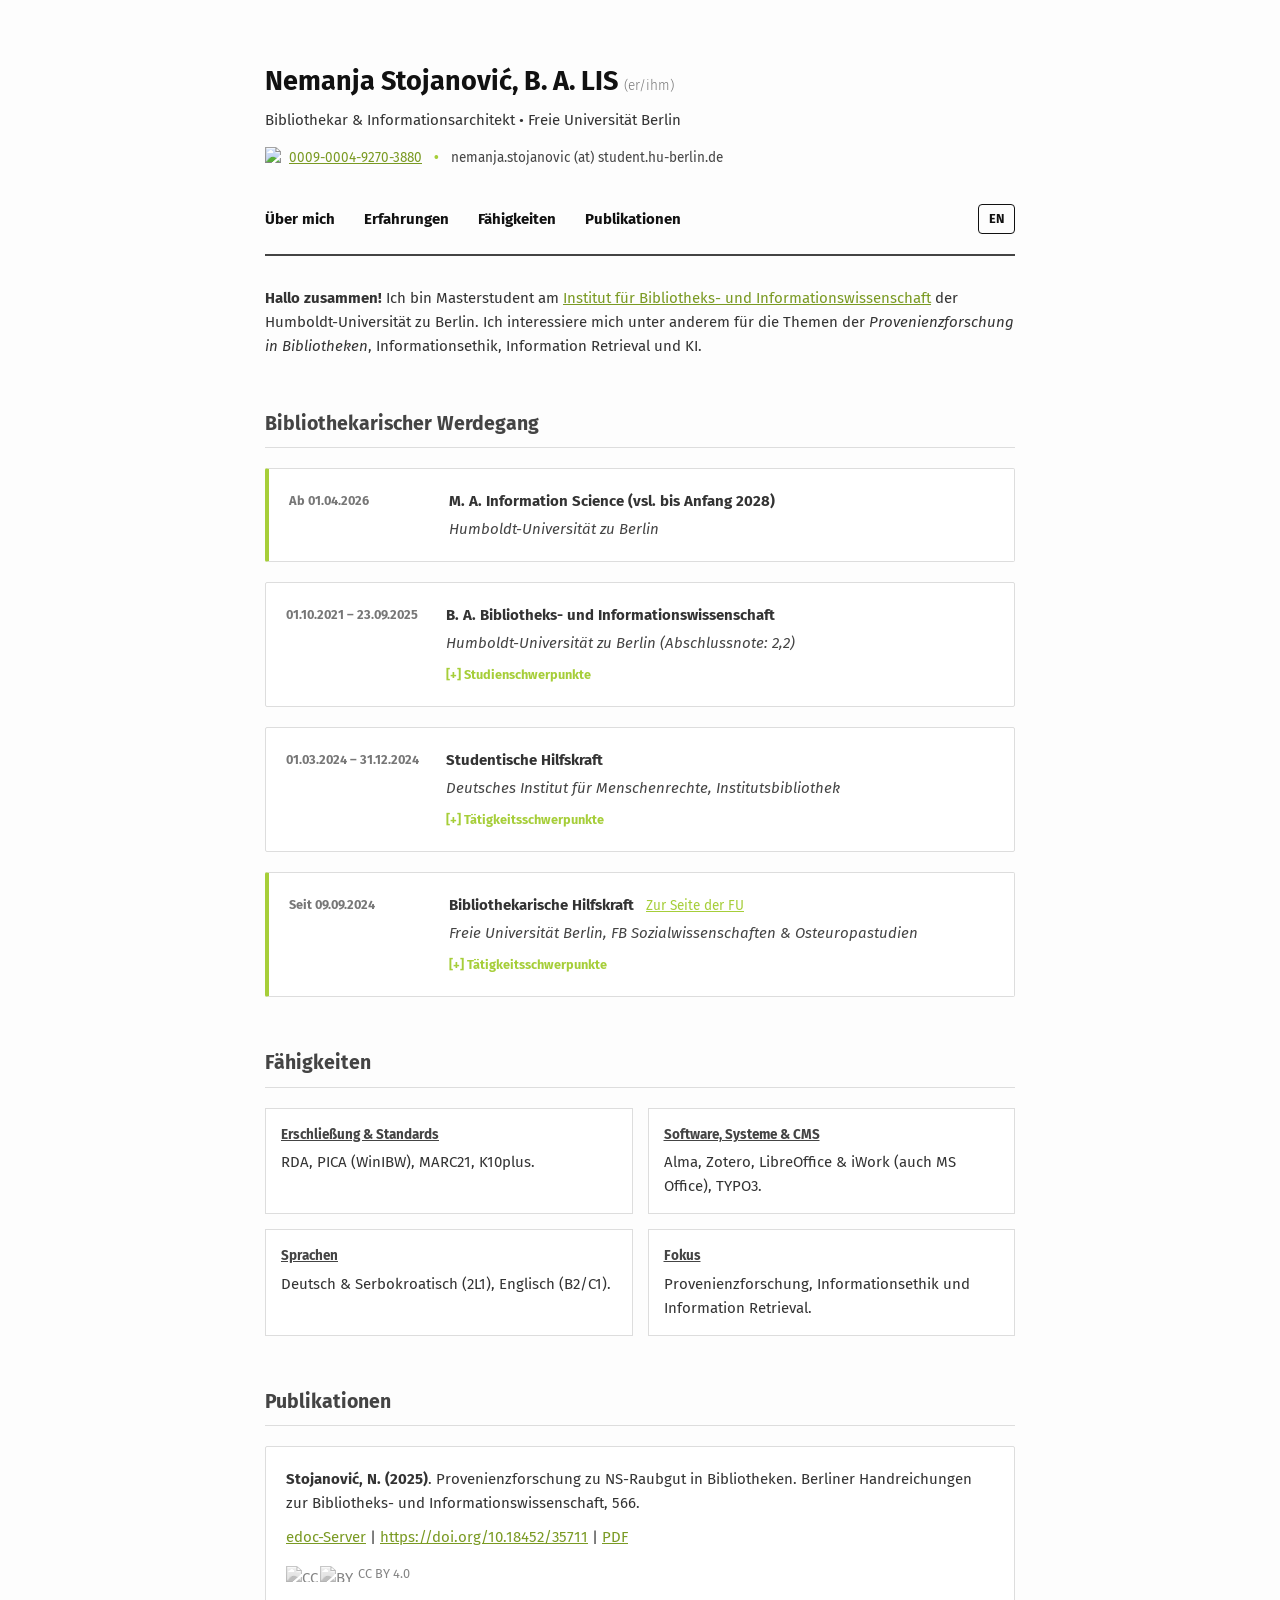
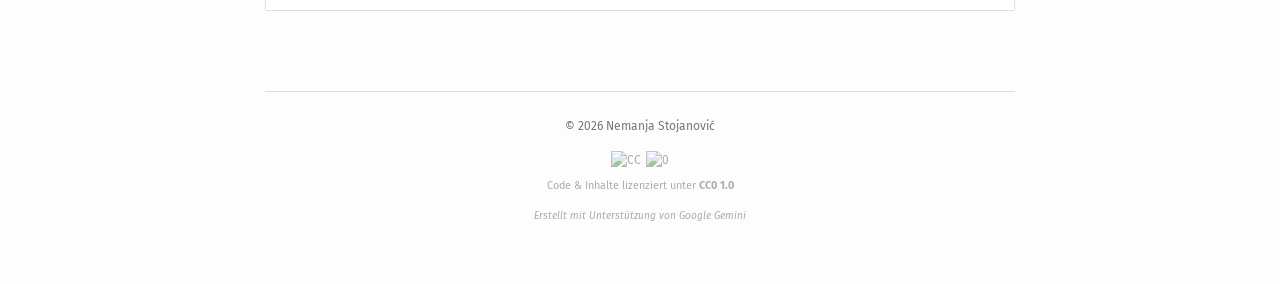
==== index.html @ 827d4ac3 "Update index.html" ====
<!DOCTYPE html>
<html lang="de">
<head>
    <meta charset="UTF-8">
    <meta name="viewport" content="width=device-width, initial-scale=1.0">
    <title>Nemanja Stojanović</title>
    
    <link rel="preconnect" href="https://fonts.googleapis.com">
    <link rel="preconnect" href="https://fonts.gstatic.com" crossorigin>
    <link href="https://fonts.googleapis.com/css2?family=Fira+Sans:ital,wght@0,300;0,400;0,700;1,400&display=swap" rel="stylesheet">
    
    <link rel="stylesheet" href="style.css">
</head>
<body>

    <header>
        <h1>Nemanja Stojanović, B. A. LIS <span style="font-size: 0.5em; font-weight: 300; color: var(--light-text);">(er/ihm)</span></h1>
         <p style="margin-top: 5px;">Bibliothekar & Informationsarchitekt • Freie Universität Berlin</p>
        <div class="contact-container">
            <div class="contact-item">
                <img src="https://orcid.org/sites/default/files/images/orcid_16x16.png" alt="ORCID" class="orcid-icon">
                <a href="https://orcid.org/0009-0004-9270-3880" target="_blank">0009-0004-9270-3880</a>
            </div>
            
            <span class="separator">•</span>

            <div class="contact-item">
                nemanja.stojanovic (at) student.hu-berlin.de
            </div>
        </div>
    </div>
    <nav style="display: flex; justify-content: space-between; align-items: center; flex-wrap: wrap;">
    <div>
        <a href="#about">Über mich</a>
        <a href="#cv">Erfahrungen</a>
        <a href="#skills">Fähigkeiten</a>
        <a href="#projekte">Publikationen</a>
    </div>
    <a href="en.html" class="lang-switch">EN</a>
</nav>
        
    </header>

    <main>
        <section id="about">
            <p>
                <strong>Hallo zusammen!</strong> Ich bin Masterstudent am <a href="https://www.ibi.hu-berlin.de/de" target="_blank">Institut für Bibliotheks- und Informationswissenschaft</a> der Humboldt-Universität zu Berlin. 
                Ich interessiere mich unter anderem für die Themen der <em>Provenienzforschung in Bibliotheken</em>, Informationsethik, Information Retrieval und KI.
        </section>

        <h2 id="cv">Bibliothekarischer Werdegang</h2>
        
        <div class="content-box active">
            <div class="cv-item">
                <div class="cv-date">Ab 01.04.2026</div>
                <div class="cv-content">
                    <strong>M. A. Information Science (vsl. bis Anfang 2028)</strong>
                    <span class="institution">Humboldt-Universität zu Berlin</span>
                </div>
            </div>
        </div>

        <div class="content-box">
            <div class="cv-item">
                <div class="cv-date">01.10.2021 &ndash; 23.09.2025</div>
                <div class="cv-content">
                    <details>
                        <summary>
                            <div class="summary-header">
                                <strong>B. A. Bibliotheks- und Informationswissenschaft</strong>
                                <span class="institution">Humboldt-Universität zu Berlin (Abschlussnote: 2,2)</span>
                                <span class="details-toggle">Studienschwerpunkte</span>
                            </div>
                        </summary>
                        <div class="work-details-content">
                            <ul>
                                <li><strong>Zentrale Themen:</strong> Informations- und Kommunikationstechnologie, Informationsproduktion und -management, Informationsaufbereitung und -organisation & Human Information Behavior.</li>
                                <li><strong>Spezialisierung:</strong> Human Computer Interaction & Wirtschaftliche Grundkompetenzen im Informationssektor sowie Öffentlichkeitsarbeit in Bibliotheken.</li>
                                <li><strong>Zweitfach:</strong> Geschichtswissenschaften (Abschlussnote 2,4).</li>
                                <li><strong>Schwerpunkte:</strong> Neuere und Neueste Geschichte (Novemberpogrome 1938 im Kontext von jüdischen Bibliotheken und Buchbeständen & Protestbewergungen ab 1968), Alte Geschichte (Cicero & Livius), Mittelalterlische Geschichte (Biologie & Gender im Mittelalter).</li>
                            </ul>
                        </div>
                    </details>
                </div>
            </div>
        </div>

        <div class="content-box">
            <div class="cv-item">
                <div class="cv-date">01.03.2024 &ndash; 31.12.2024</div>
                <div class="cv-content">
                    <details>
                        <summary>
                            <div class="summary-header">
                                <strong>Studentische Hilfskraft</strong>
                                <span class="institution">Deutsches Institut für Menschenrechte, Institutsbibliothek</span>
                                <span class="details-toggle">Tätigkeitsschwerpunkte</span>
                            </div>
                        </summary>
                        <div class="work-details-content">
                            <ul>
                                <li>Erschließung: Aufsatz- und Monografien-Katalogisierung (RDA) im PICA-System (K10plus).</li>
                                <li>Web-Redaktion: Pflege des Zeitschrifteninhaltsdienstes via CMS TYPO3.</li>
                                <li>Benutzungsdienst: Fernleihverwaltung, interne Ausleihe, Aufsicht und Auskunft.</li>
                                <li>Bestandsverwaltung: Loseblattsammlungen und allgemeine Magazindienste.</li>
                            </ul>
                        </div>
                    </details>
                </div>
            </div>
        </div>

        <div class="content-box active">
            <div class="cv-item">
                <div class="cv-date">Seit 09.09.2024</div>
                <div class="cv-content">
                    <details>
                        <summary>
                            <div class="summary-header">
                                <strong>Bibliothekarische Hilfskraft</strong>
                                <a href="https://www.polsoz.fu-berlin.de/bibliothek/mitarbeiter/team/stojanovic_n/index.html" target="_blank" class="profile-link" title="Mitarbeiterseite">
                                    <span style="text-decoration: underline;">Zur Seite der FU</span>
                                </a>
                                <span class="institution">Freie Universität Berlin, FB Sozialwissenschaften & Osteuropastudien</span>
                                <span class="details-toggle">Tätigkeitsschwerpunkte</span>
                            </div>
                        </summary>
                        <div class="work-details-content">
                            <ul>
                                <li>Benutzerservice: Ausleihe, Rücknahme und Kontenverwaltung.</li>
                                <li>Auskunftsdienst: Fachliche Beratung zu Bestand und Bibliotheksbenutzung.</li>
                                <li>Technischer Support: Unterstützung bei der Nutzung der IT-Infrastruktur.</li>
                                <li>Magazindienst: Bereitstellung geschützter Bestände und Magazinaushebung.</li>
                            </ul>
                        </div>
                    </details>
                </div>
            </div>
        </div>

        <h2 id="skills">Fähigkeiten</h2>
        <div class="skills-grid">
            <div class="skill-category"><strong>Erschließung & Standards</strong> RDA, PICA (WinIBW), MARC21, K10plus.</div>
            <div class="skill-category"><strong>Software, Systeme & CMS</strong> Alma, Zotero, LibreOffice & iWork (auch MS Office), TYPO3.</div>
            <div class="skill-category"><strong>Sprachen</strong> Deutsch & Serbokroatisch (2L1), Englisch (B2/C1).</div>
            <div class="skill-category"><strong>Fokus</strong> Provenienzforschung, Informationsethik und Information Retrieval.</div>
        </div>

        <h2 id="projekte">Publikationen</h2>
        <div class="content-box">
            <strong>Stojanović, N. (2025)</strong>. Provenienzforschung zu NS-Raubgut in Bibliotheken. Berliner Handreichungen zur Bibliotheks- und Informationswissenschaft, 566.<br>
            
            <div style="margin-top: 10px;">
                <a href="https://edoc.hu-berlin.de/collections/727648d3-78c8-4cc0-8556-5d80f75be349/search" target="_blank">edoc-Server</a> | 
                <a href="https://doi.org/10.18452/35711" target="_blank">https://doi.org/10.18452/35711</a> | 
                <a href="https://edoc.hu-berlin.de/server/api/core/bitstreams/3c5c2801-a7ec-404d-82c5-af274c706bbf/content" target="_blank">PDF</a>
            </div>
            
            <span style="display: inline-flex; align-items: center; margin-top: 15px; opacity: 0.6;">
                <img src="https://mirrors.creativecommons.org/presskit/icons/cc.svg" alt="CC" style="height: 16px; margin-right: 2px; filter: grayscale(100%);">
                <img src="https://mirrors.creativecommons.org/presskit/icons/by.svg" alt="BY" style="height: 16px; margin-right: 5px; filter: grayscale(100%);">
                <span style="font-size: 0.85em;">CC BY 4.0</span>
            </span>
        </div>
    </main>
<footer class="footer">
        <div style="margin-bottom: 15px;">
            &copy; 2026 Nemanja Stojanović
        </div>
        
        <div style="display: flex; flex-direction: column; align-items: center; gap: 8px; opacity: 0.6;">
            <div style="display: flex; align-items: center; gap: 5px;">
                <img src="https://mirrors.creativecommons.org/presskit/icons/cc.svg" alt="CC" style="height: 18px;">
                <img src="https://mirrors.creativecommons.org/presskit/icons/zero.svg" alt="0" style="height: 18px;">
            </div>
            <div style="font-size: 0.9em;">
                Code & Inhalte lizenziert unter <a href="https://creativecommons.org/publicdomain/zero/1.0/deed.de" target="_blank" style="text-decoration: none; color: inherit; font-weight: bold;">CC0 1.0</a>
            </div>
            <div style="font-size: 0.85em; margin-top: 5px; font-style: italic;">
                Erstellt mit Unterstützung von Google Gemini
            </div>
        </div>
    </footer>

</body>
</html>
---- style.css ----
:root {
    --bg-color: #fdfdfd;
    --text-color: #333;
    --header-text: #111;
    --secondary-text: #444;
    --light-text: #777;
    --border-color: #ddd;
    --line-color: #444;
    --accent-bg: #fff;
    --hover-bg: #f5f5f5;
    --orcid-green: #A6CE39;
    --link-color: #7a9a23; 
    --summary-hover: #fcfcfc;
}

@media (prefers-color-scheme: dark) {
    :root {
        --bg-color: #1a1a1a;
        --text-color: #ccc;
        --header-text: #eee;
        --secondary-text: #aaa;
        --light-text: #777;
        --border-color: #333;
        --line-color: #888;
        --accent-bg: #222;
        --hover-bg: #333;
        --link-color: #A6CE39;
        --summary-hover: #252525;
    }
}

body {
    font-family: 'Fira Sans', sans-serif;
    font-size: 15px;
    line-height: 1.6;
    max-width: 750px;
    margin: 60px auto;
    padding: 0 40px;
    color: var(--text-color);
    background-color: var(--bg-color);
    transition: background-color 0.3s, color 0.3s;
}

header {
    border-bottom: 2px solid var(--line-color);
    padding-bottom: 20px;
    margin-bottom: 30px;
}

h1 { 
    font-size: 1.8em; 
    margin: 0; 
    color: var(--header-text); 
    font-weight: 700; 
}

.contact-container {
    margin-top: 15px;
    display: flex;
    flex-direction: row;
    align-items: center;
    flex-wrap: nowrap;
    font-size: 0.9em;
    color: var(--secondary-text);
}

.contact-item { 
    display: flex; 
    align-items: center; 
    white-space: nowrap; 
}

.orcid-icon { 
    width: 16px; 
    margin-right: 8px; 
}

.separator { 
    color: var(--orcid-green); 
    margin: 0 12px; 
    font-weight: bold; 
    user-select: none; 
}

/* NAVIGATION */
nav {
    margin-top: 35px;
    display: flex;
    justify-content: space-between;
    align-items: center;
    flex-wrap: wrap;
}

nav a { 
    margin-right: 25px; 
    text-decoration: none; 
    color: var(--header-text) !important; 
    font-weight: 700; 
    transition: 0.2s;
}

nav a:hover { 
    color: var(--orcid-green) !important; 
    text-decoration: underline; 
}

/* SPRACH-BUTTON */
.lang-switch {
    margin-right: 0 !important;
    font-size: 0.85em;
    padding: 4px 10px;
    border: 1.5px solid var(--header-text) !important; 
    border-radius: 4px;
    color: var(--header-text) !important;
    font-weight: bold;
    text-decoration: none !important;
    display: inline-flex;
    align-items: center;
    gap: 6px;
}

.lang-switch:hover {
    background-color: var(--header-text) !important;
    color: var(--bg-color) !important;
}

/* INHALTE */
h2 {
    font-size: 1.3em;
    border-bottom: 1px solid var(--border-color);
    padding-bottom: 8px;
    margin-top: 50px;
    margin-bottom: 20px;
    color: var(--secondary-text);
    font-weight: 700;
}

.content-box {
    padding: 20px;
    border: 1px solid var(--border-color);
    background: var(--accent-bg);
    margin-bottom: 20px;
    border-radius: 2px;
    position: relative;
}

.content-box.active { 
    border-left: 4px solid var(--orcid-green); 
}

.cv-item { 
    display: flex; 
}

.cv-date { 
    flex: 0 0 160px; 
    font-weight: 700; 
    color: var(--light-text); 
    font-size: 0.85em; 
    padding-top: 2px; 
}

.cv-content { 
    flex: 1; 
}

details { 
    width: 100%; 
}

summary { 
    cursor: pointer; 
    list-style: none; 
    outline: none; 
}

summary::-webkit-details-marker { 
    display: none; 
}

.details-toggle {
    font-size: 0.85em;
    color: var(--orcid-green);
    margin-top: 10px;
    display: inline-block;
    font-weight: bold;
}

details[open] .details-toggle::before { content: "[−] "; }
details:not([open]) .details-toggle::before { content: "[+] "; }

.institution { 
    color: var(--secondary-text); 
    display: block; 
    margin-top: 4px; 
    font-style: italic; 
}

.work-details-content {
    margin-top: 15px;
    padding: 12px;
    border-left: 2px solid var(--orcid-green);
    background-color: var(--bg-color);
    font-size: 0.95em;
}

.cv-content ul { 
    list-style-type: none; 
    padding-left: 0; 
    margin: 0; 
}

.cv-content li { 
    margin-bottom: 6px; 
    padding-left: 18px; 
    position: relative; 
}

.cv-content li::before { 
    content: "▪"; 
    position: absolute; 
    left: 0; 
    color: var(--orcid-green); 
}

.skills-grid { 
    display: grid; 
    grid-template-columns: 1fr 1fr; 
    gap: 15px; 
    margin-bottom: 20px; 
}

.skill-category { 
    padding: 15px; 
    border: 1px solid var(--border-color); 
    background: var(--accent-bg); 
}

.skill-category strong { 
    display: block; 
    margin-bottom: 5px; 
    font-size: 0.9em; 
    color: var(--secondary-text); 
    text-decoration: underline; 
}

.profile-link {
    text-decoration: none;
    font-size: 0.9em;
    margin-left: 8px;
    display: inline-flex;
    align-items: center;
    font-weight: normal;
    color: var(--orcid-green);
}

.footer {
    margin-top: 80px;
    padding-top: 25px;
    border-top: 1px solid var(--border-color);
    text-align: center;
    color: var(--light-text);
    font-size: 0.8em;
}

/* ALLGEMEINE LINKS IM TEXT */
a { 
    color: var(--link-color); 
    text-decoration: underline; 
    transition: 0.2s; 
}

a:hover { 
    background: var(--hover-bg); 
    color: var(--header-text); 
    text-decoration: none; 
}

/* RESPONSIVE DESIGN */
@media (max-width: 600px) {
    nav {
        flex-direction: column;
        align-items: flex-start;
        gap: 15px;
    }
    .cv-item { flex-direction: column; }
    .cv-date { margin-bottom: 10px; flex: 0 0 auto; }
    .skills-grid { grid-template-columns: 1fr; }
    .contact-container { flex-wrap: wrap; gap: 5px; }
    .separator { display: none; }
}
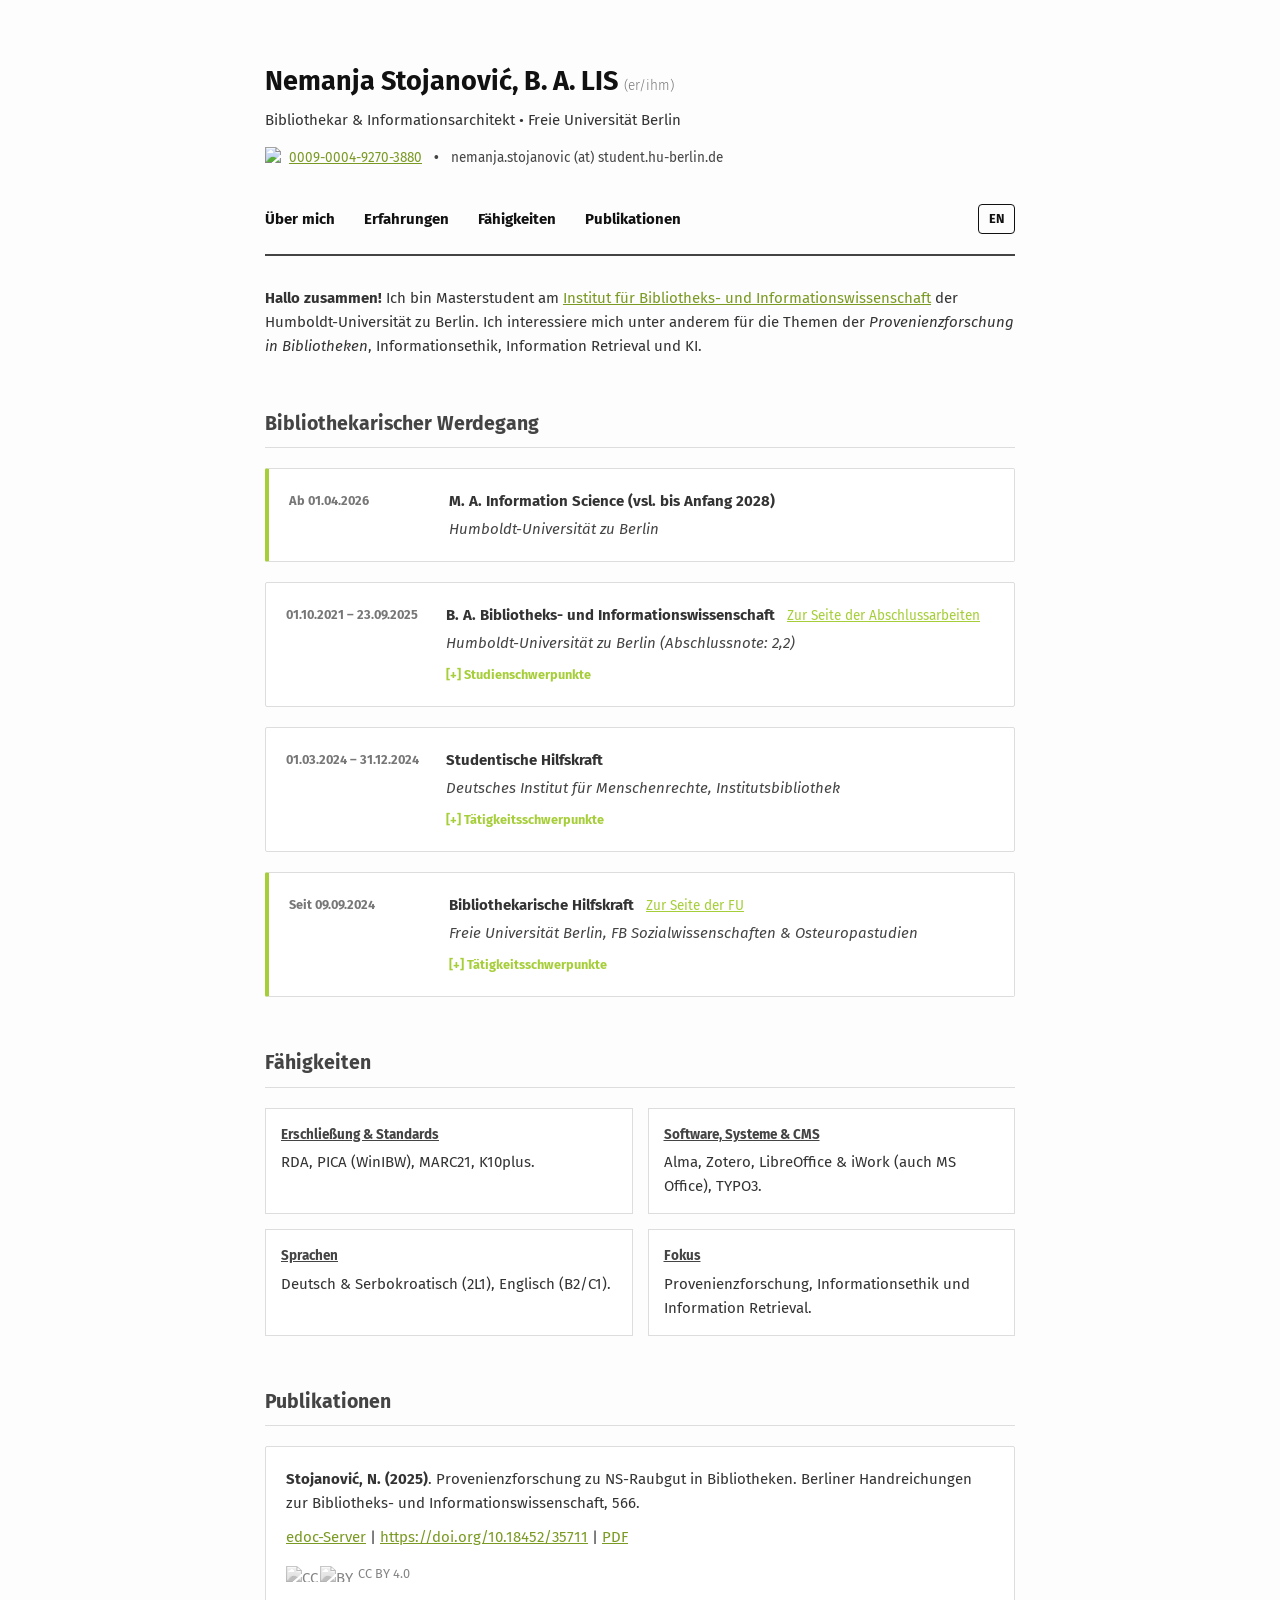
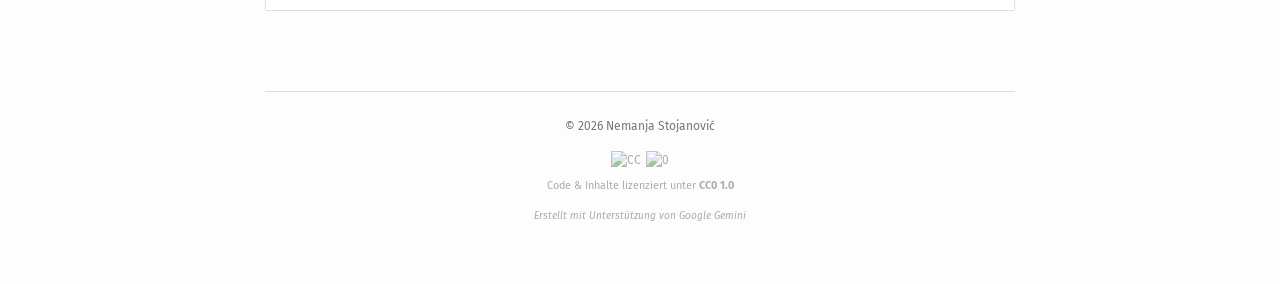
==== commit 8128571b: "Update index.html" ====
--- a/index.html
+++ b/index.html
@@ -68,6 +68,9 @@
                         <summary>
                             <div class="summary-header">
                                 <strong>B. A. Bibliotheks- und Informationswissenschaft</strong>
+                                    <a href="https://www.ibi.hu-berlin.de/de/studium/abschlussarbeiten" target="_blank" class="profile-link" title="Abschlussarbeiten">
+                                    <span style="text-decoration: underline;">Zur Seite der Abschlussarbeiten</span>
+                                </a>
                                 <span class="institution">Humboldt-Universität zu Berlin (Abschlussnote: 2,2)</span>
                                 <span class="details-toggle">Studienschwerpunkte</span>
                             </div>
--- a/style.css
+++ b/style.css
@@ -76,7 +76,7 @@
 }
 
 .separator { 
-    color: var(--orcid-green); 
+    color: var(--secondary-text);
     margin: 0 12px; 
     font-weight: bold; 
     user-select: none; 
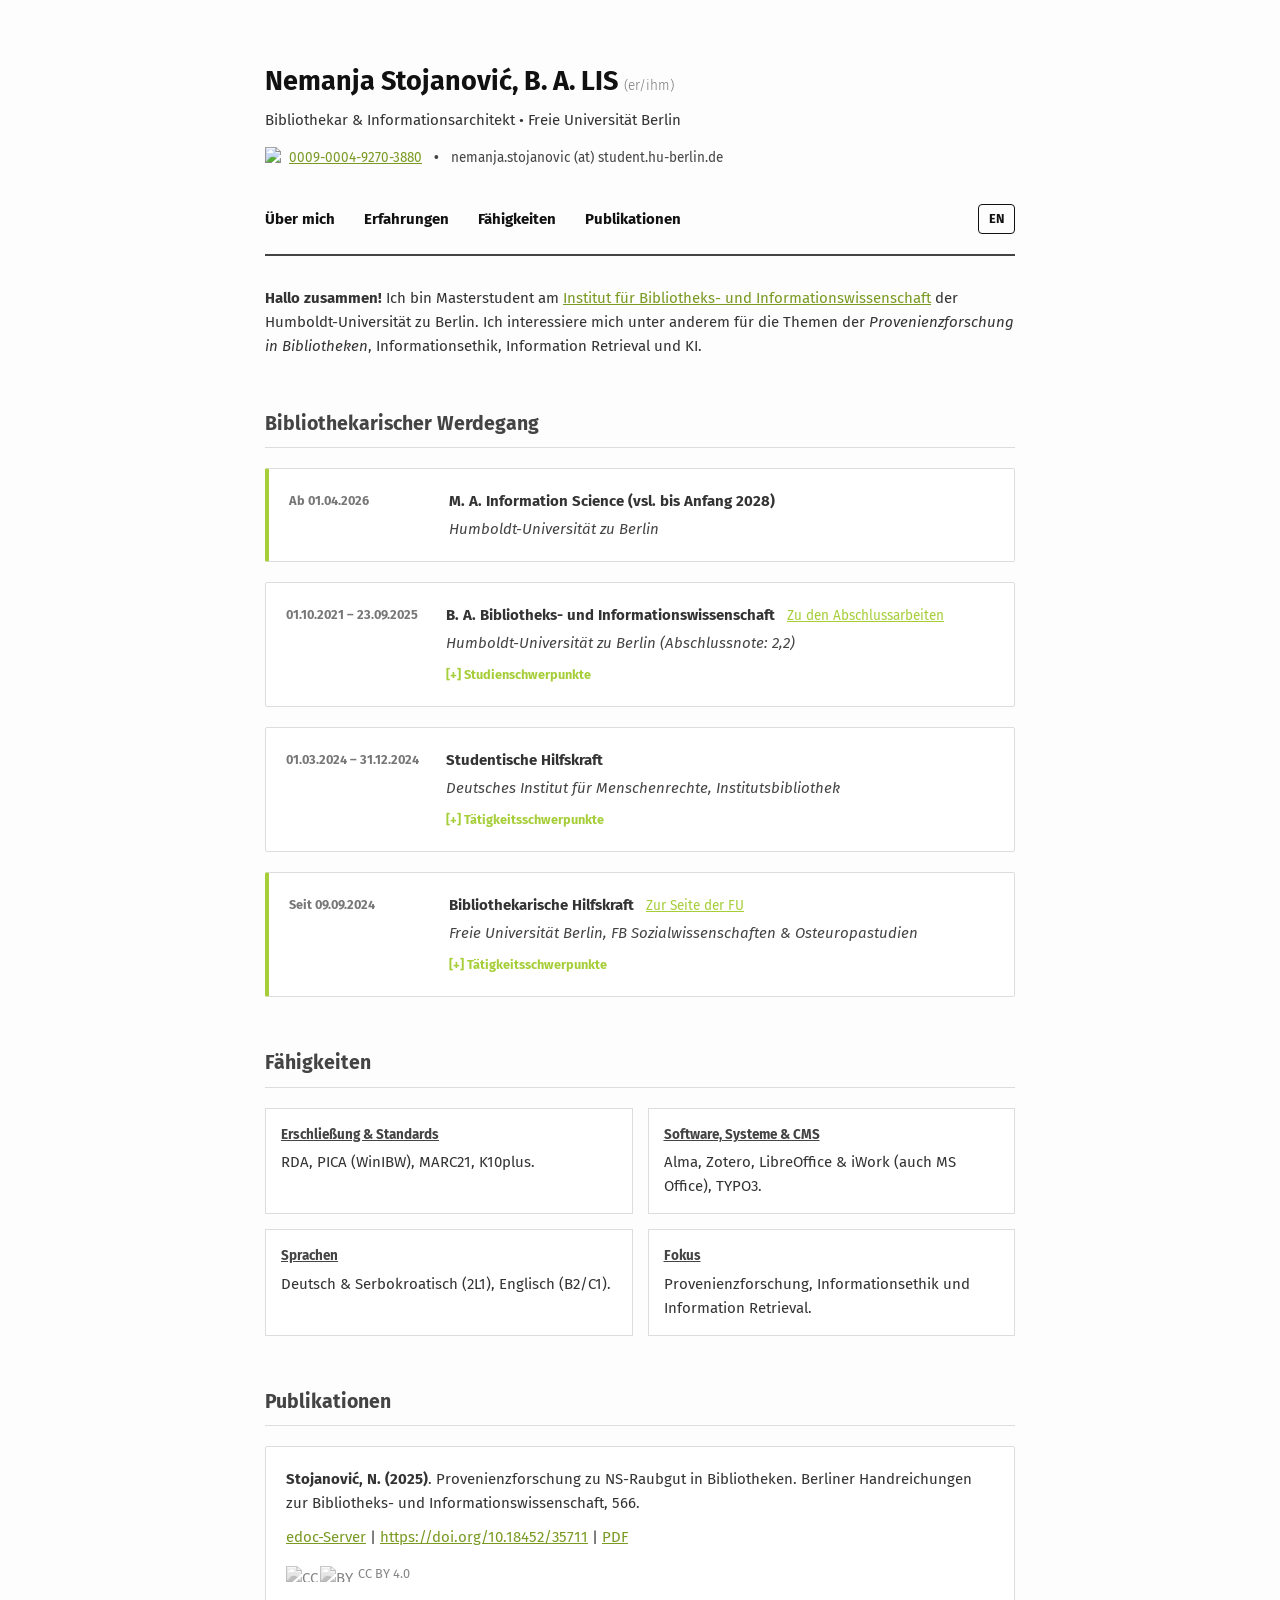
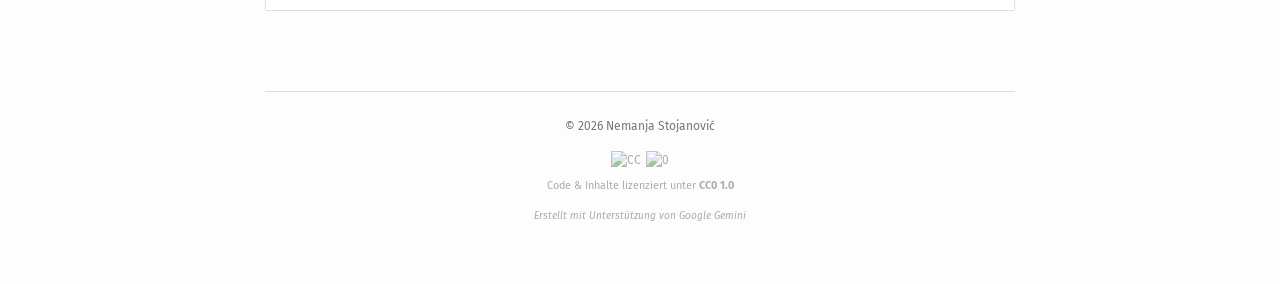
==== commit a08fe7d1: "Update index.html" ====
--- a/index.html
+++ b/index.html
@@ -69,7 +69,7 @@
                             <div class="summary-header">
                                 <strong>B. A. Bibliotheks- und Informationswissenschaft</strong>
                                     <a href="https://www.ibi.hu-berlin.de/de/studium/abschlussarbeiten" target="_blank" class="profile-link" title="Abschlussarbeiten">
-                                    <span style="text-decoration: underline;">Zur Seite der Abschlussarbeiten</span>
+                                    <span style="text-decoration: underline;">Zu den Abschlussarbeiten</span>
                                 </a>
                                 <span class="institution">Humboldt-Universität zu Berlin (Abschlussnote: 2,2)</span>
                                 <span class="details-toggle">Studienschwerpunkte</span>
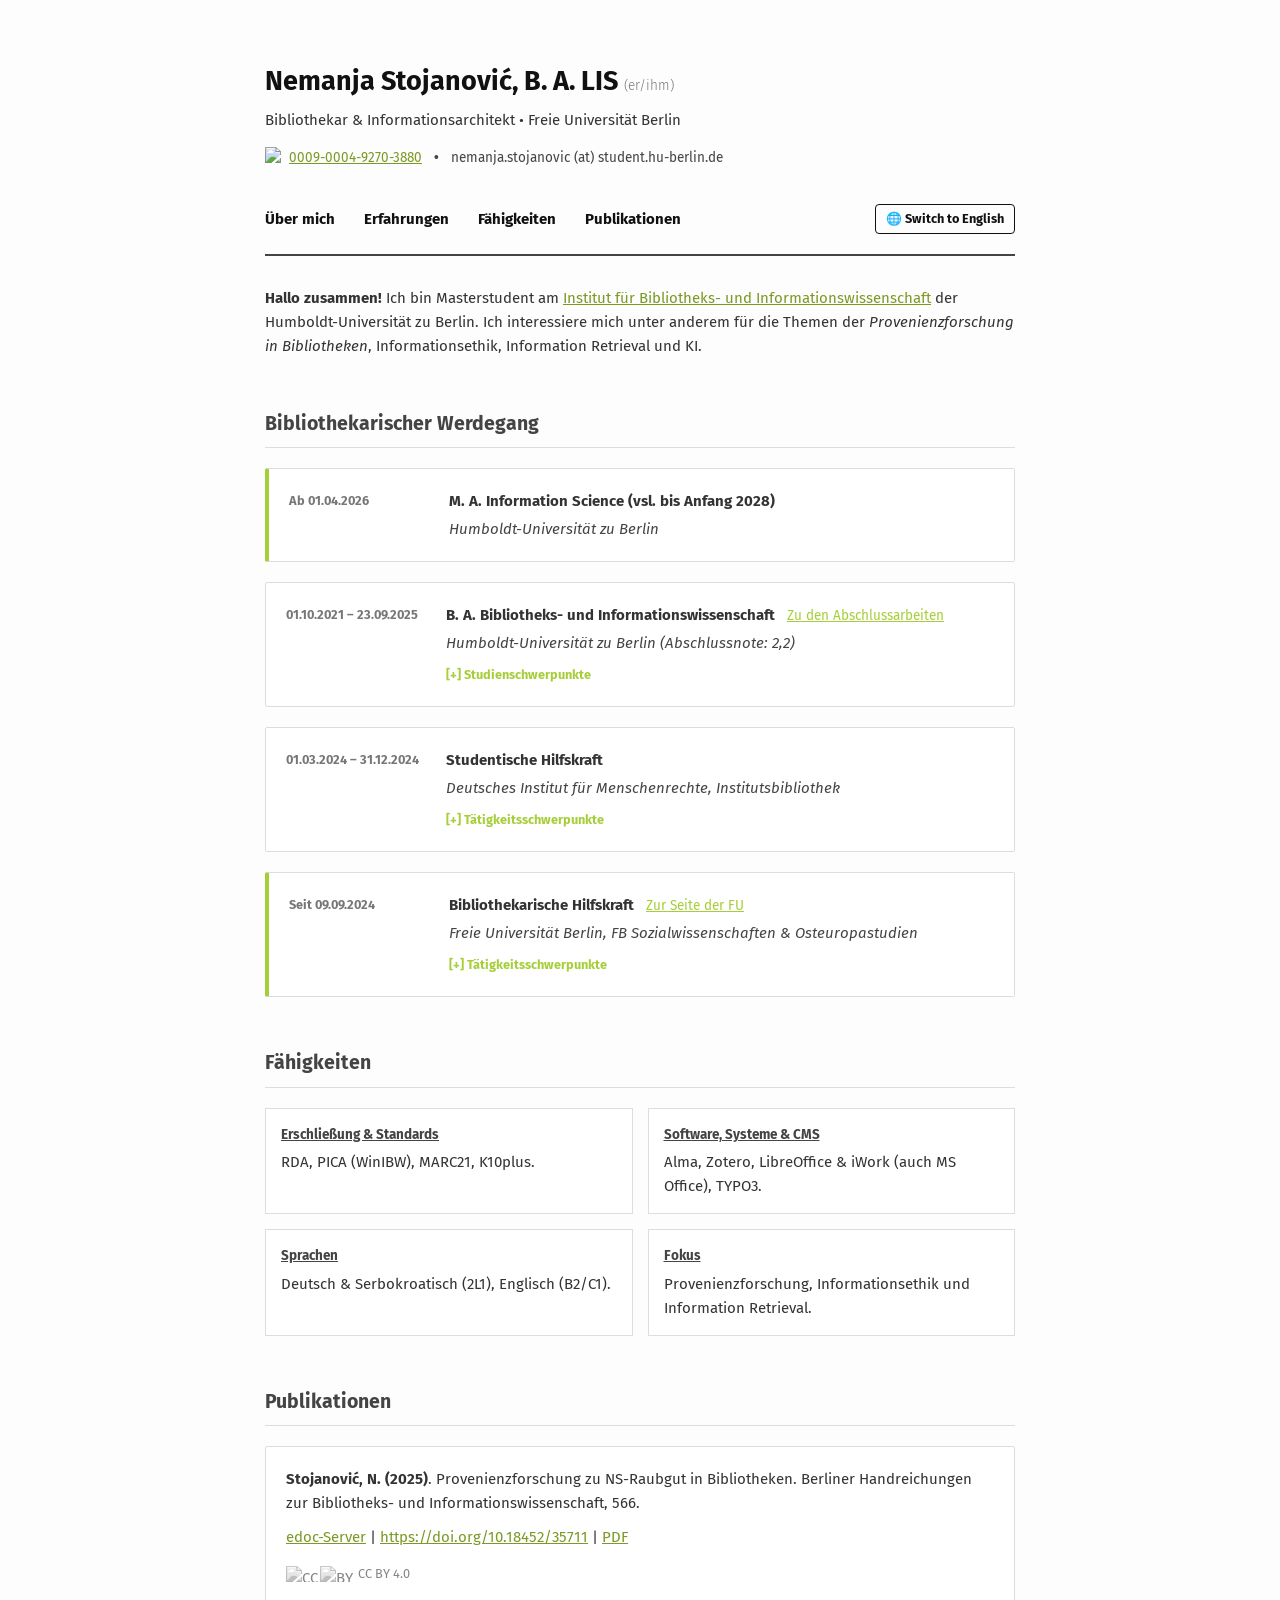
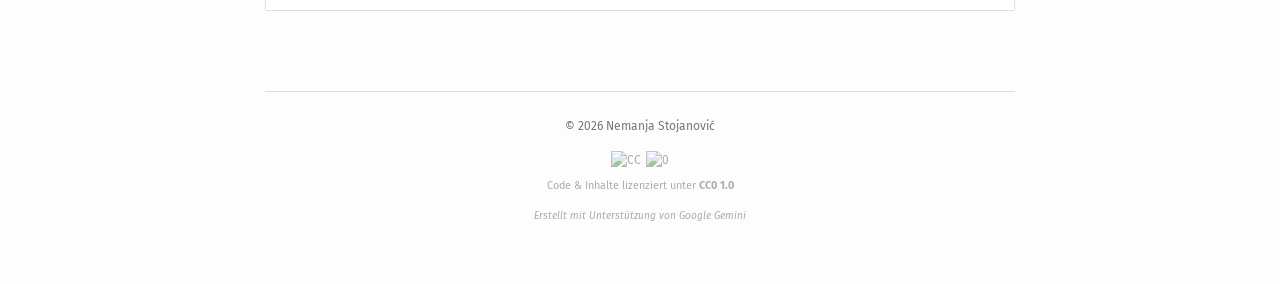
==== commit 4e0e209d: "Update index.html" ====
--- a/index.html
+++ b/index.html
@@ -36,7 +36,7 @@
         <a href="#skills">Fähigkeiten</a>
         <a href="#projekte">Publikationen</a>
     </div>
-    <a href="en.html" class="lang-switch">EN</a>
+    <a href="en.html" class="lang-switch">🌐 Switch to English</a>
 </nav>
         
     </header>
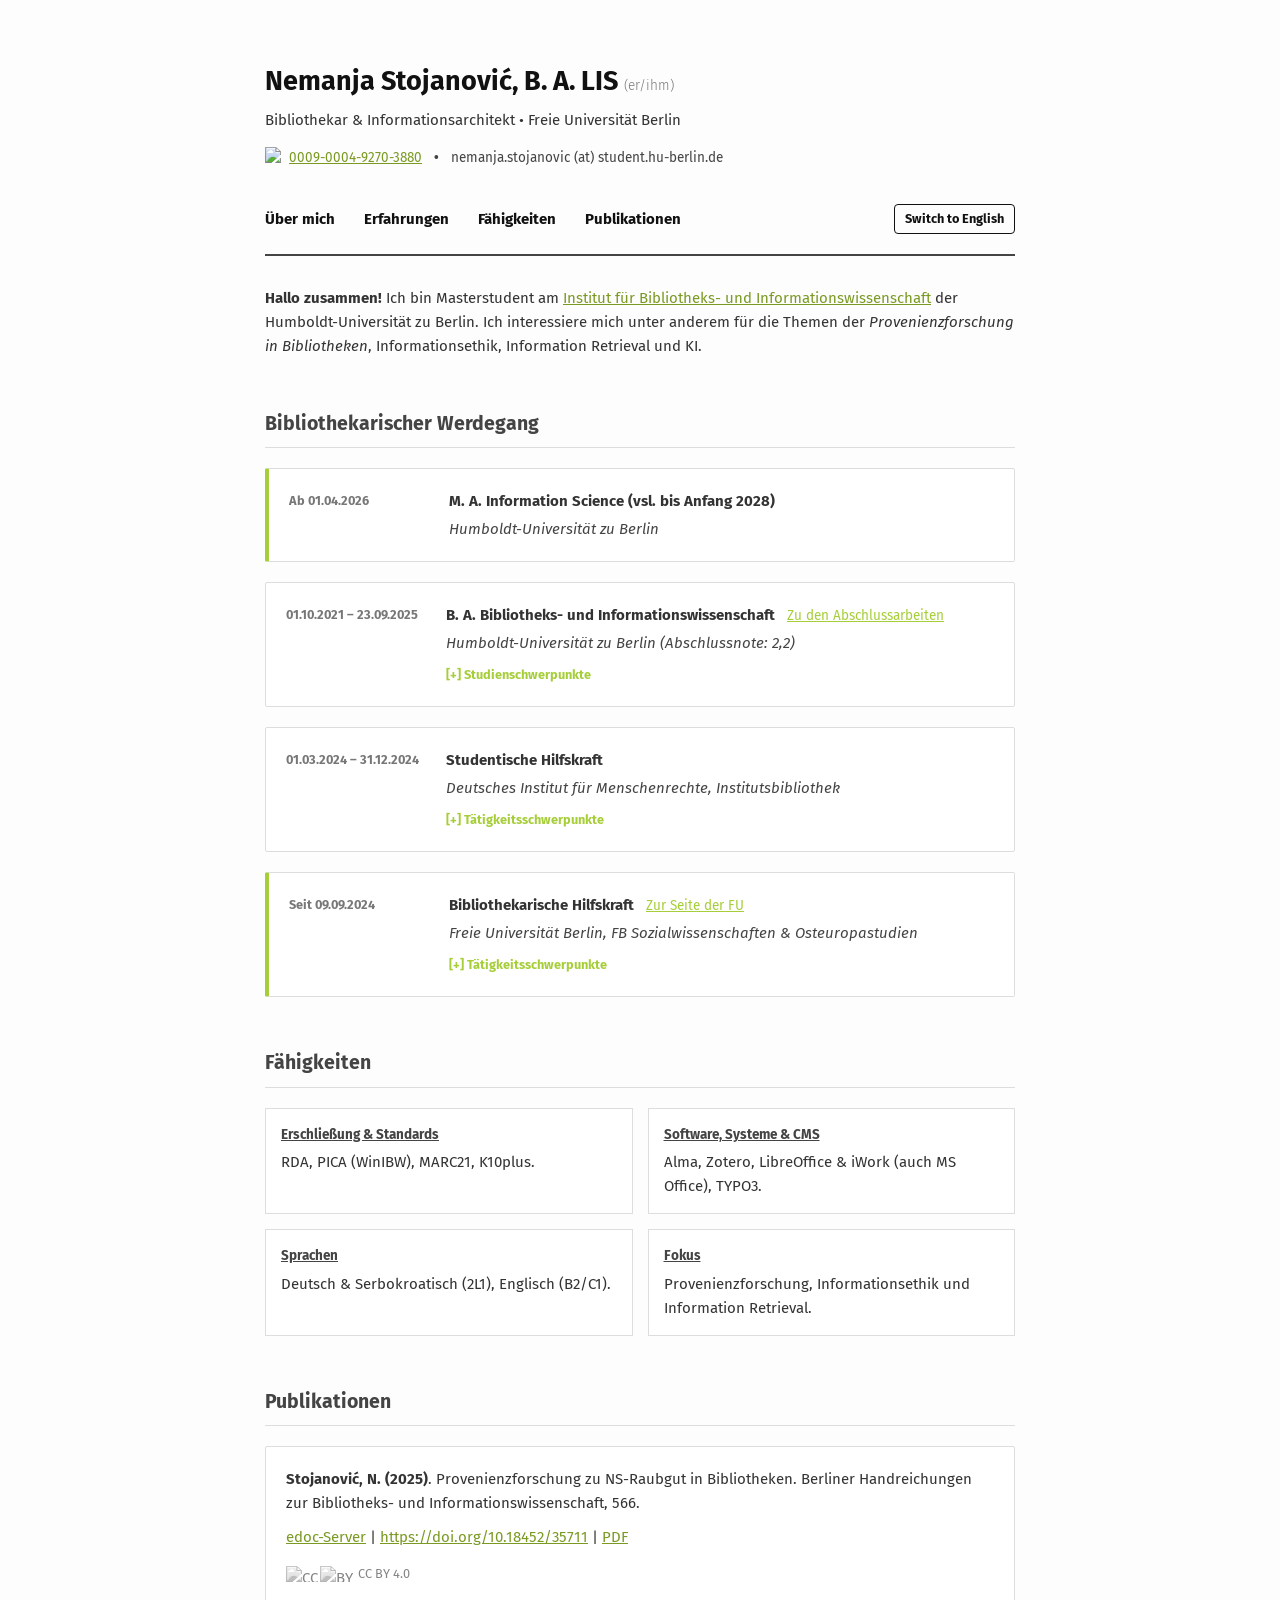
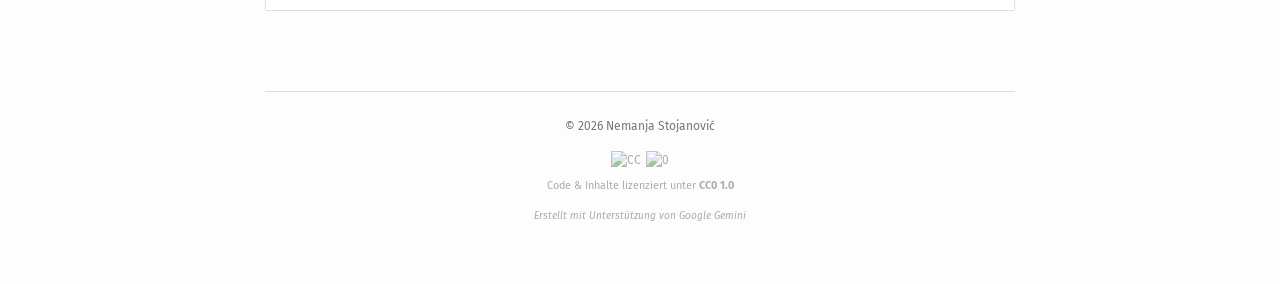
==== commit d4defaac: "Update index.html" ====
--- a/index.html
+++ b/index.html
@@ -36,7 +36,7 @@
         <a href="#skills">Fähigkeiten</a>
         <a href="#projekte">Publikationen</a>
     </div>
-    <a href="en.html" class="lang-switch">🌐 Switch to English</a>
+    <a href="en.html" class="lang-switch">Switch to English</a>
 </nav>
         
     </header>
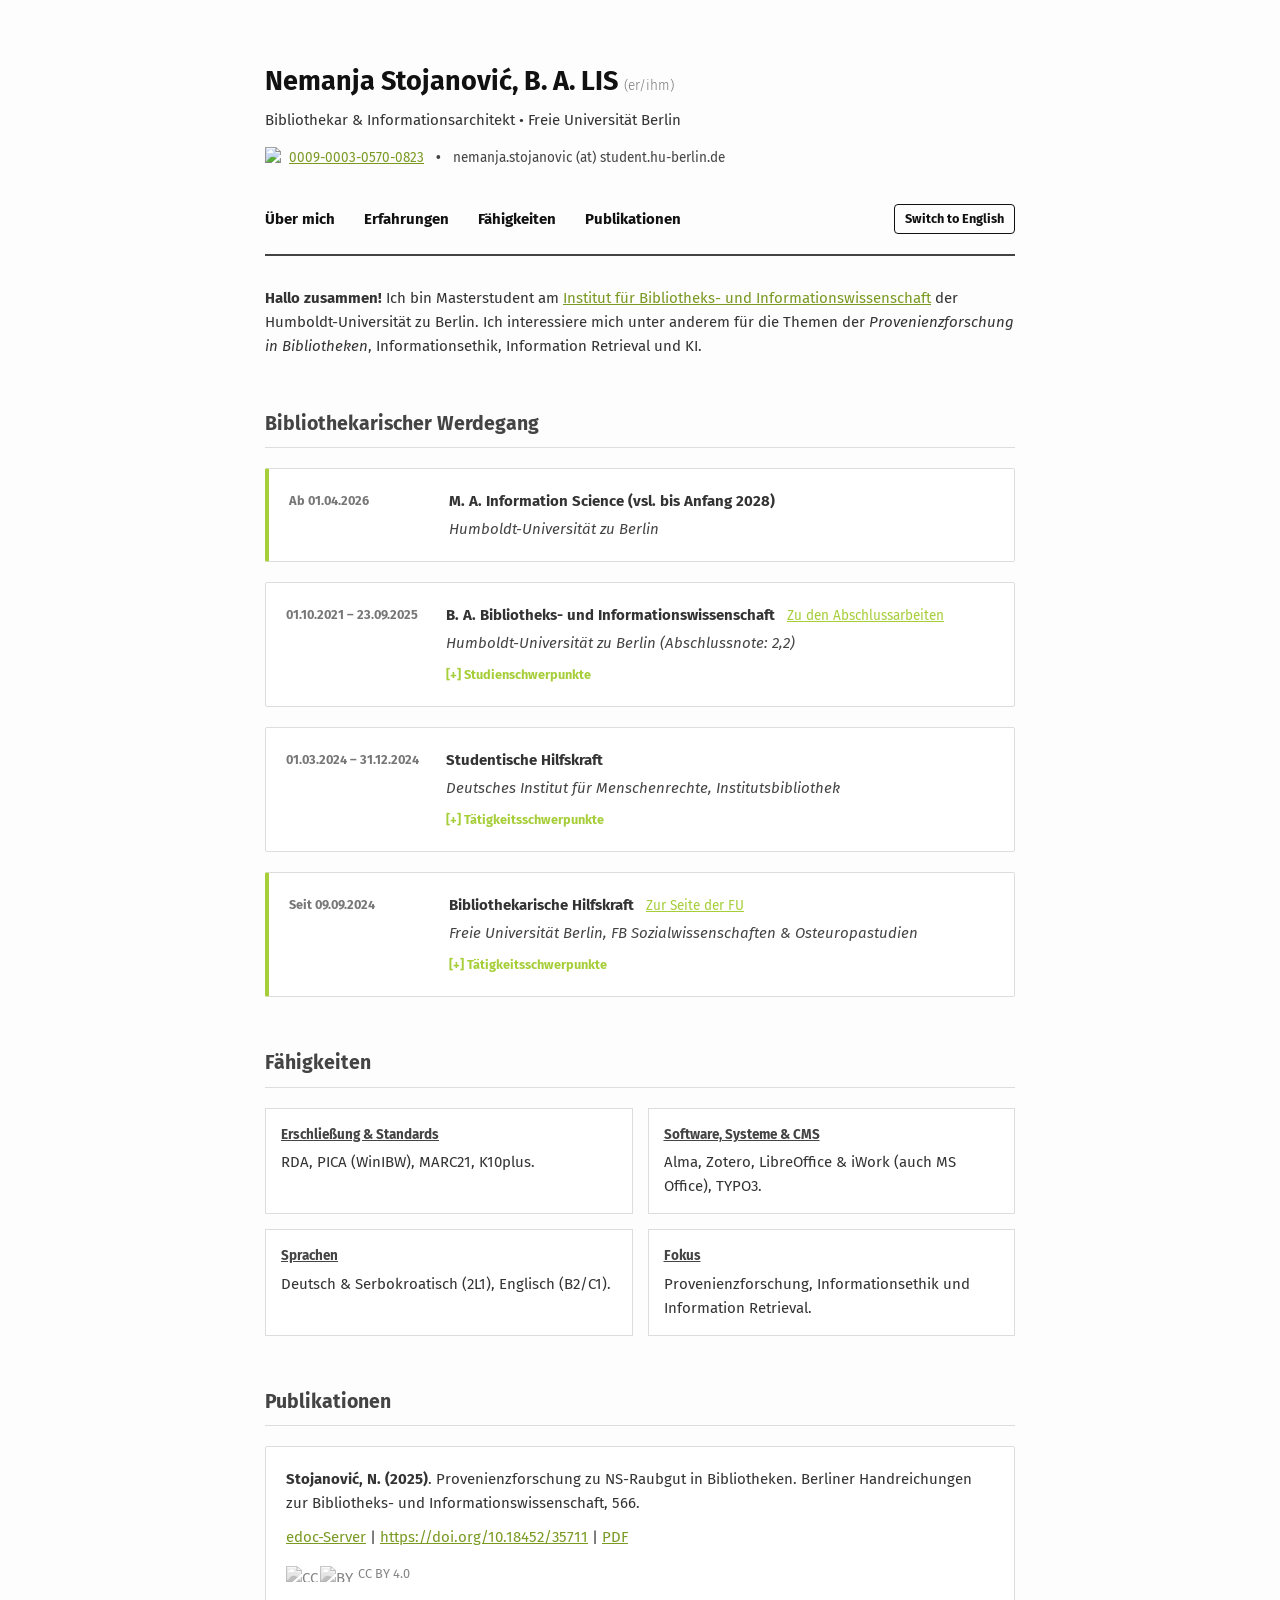
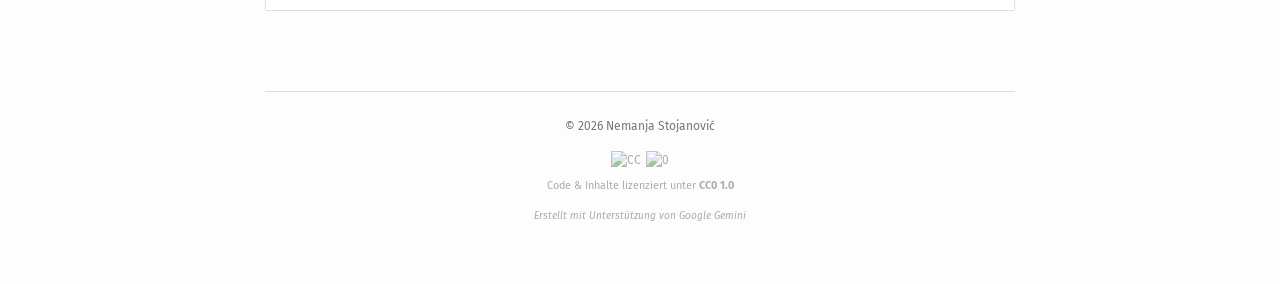
==== commit 06d9c081: "Update index.html" ====
--- a/index.html
+++ b/index.html
@@ -19,7 +19,7 @@
         <div class="contact-container">
             <div class="contact-item">
                 <img src="https://orcid.org/sites/default/files/images/orcid_16x16.png" alt="ORCID" class="orcid-icon">
-                <a href="https://orcid.org/0009-0004-9270-3880" target="_blank">0009-0004-9270-3880</a>
+                <a href="https://orcid.org/0009-0003-0570-0823" target="_blank">0009-0003-0570-0823</a>
             </div>
             
             <span class="separator">•</span>
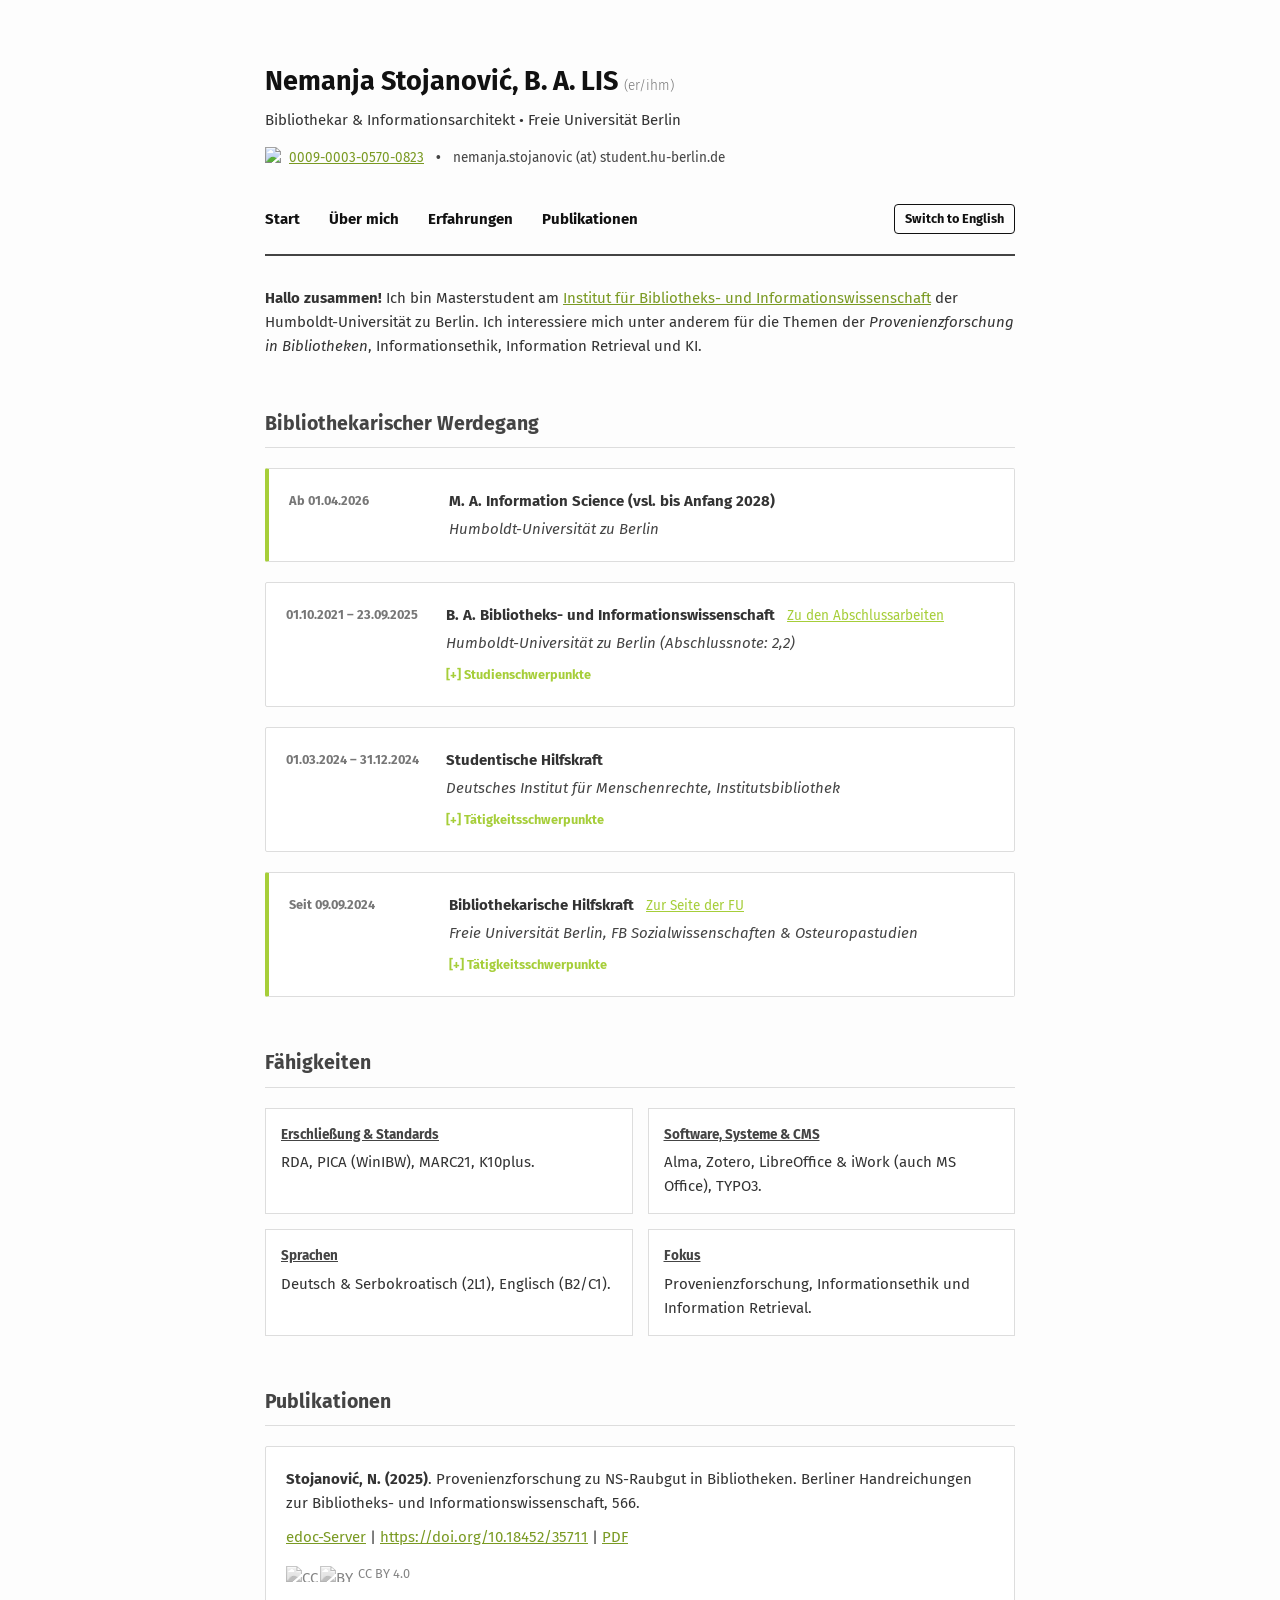
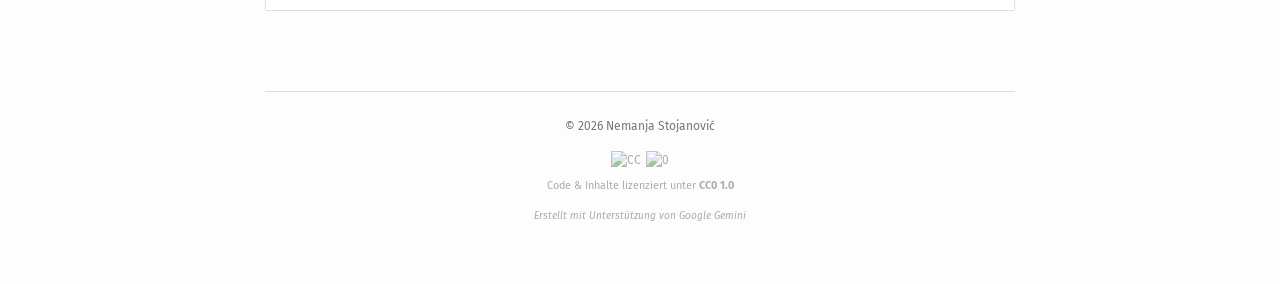
==== commit 1de1eda0: "Update index.html" ====
--- a/index.html
+++ b/index.html
@@ -29,12 +29,12 @@
             </div>
         </div>
     </div>
-    <nav style="display: flex; justify-content: space-between; align-items: center; flex-wrap: wrap;">
+<nav style="display: flex; justify-content: space-between; align-items: center; flex-wrap: wrap;">
     <div>
-        <a href="#about">Über mich</a>
-        <a href="#cv">Erfahrungen</a>
-        <a href="#skills">Fähigkeiten</a>
-        <a href="#projekte">Publikationen</a>
+        <a href="index.html">Start</a>
+        <a href="ueber-mich.html">Über mich</a>
+        <a href="erfahrungen.html">Erfahrungen</a>
+        <a href="publikationen.html">Publikationen</a>
     </div>
     <a href="en.html" class="lang-switch">Switch to English</a>
 </nav>
